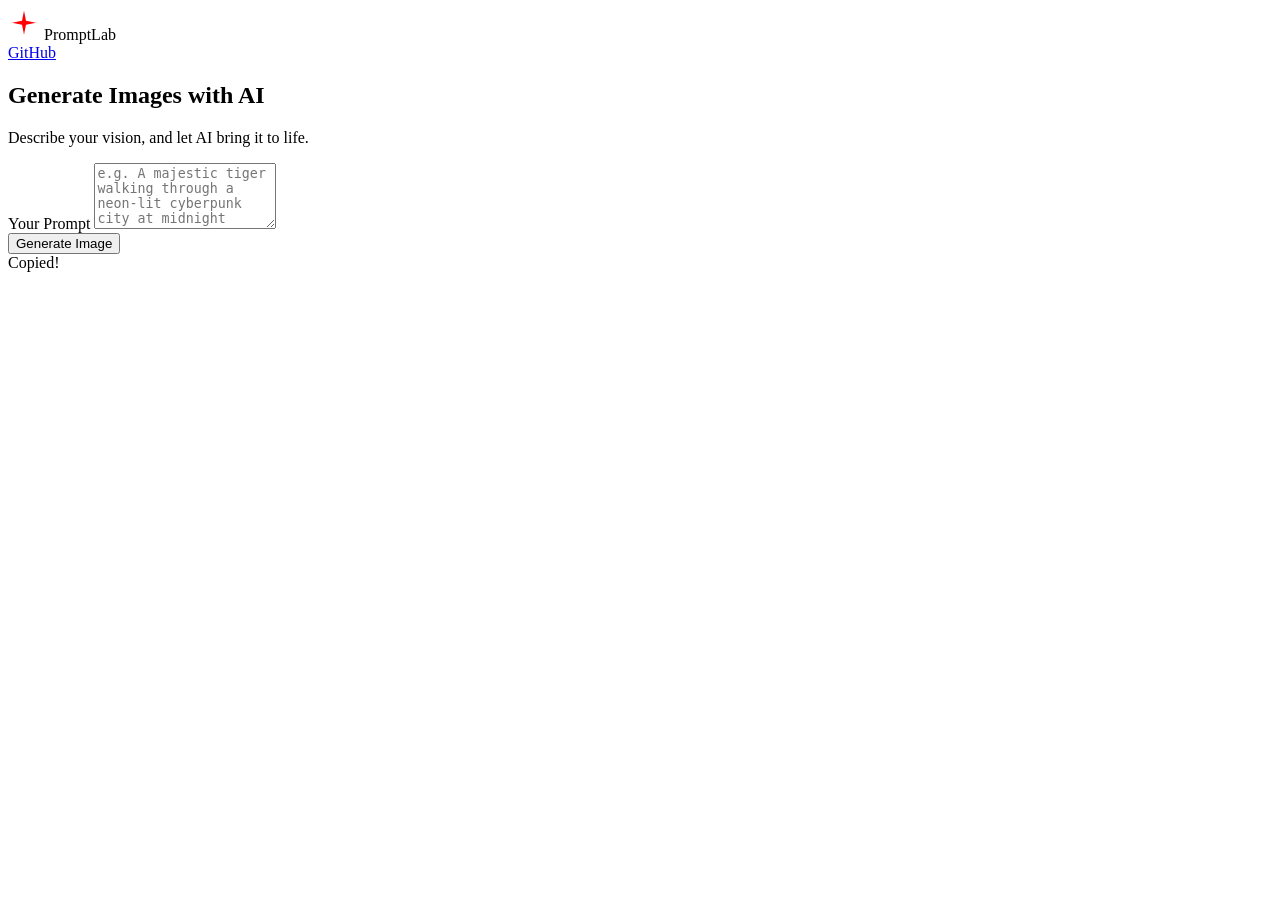
==== index.html @ 675e903c "Add initial HTML structure for AI Image Generator" ====
<!DOCTYPE html>
<html lang="hi">
<head>
    <meta charset="UTF-8" />
    <meta name="viewport" content="width=device-width, initial-scale=1.0" />
    <title>PromptLab · AI Image Generator</title>
    <link rel="stylesheet" href="style.css" />
</head>
<body>

    <!-- HEADER -->
    <header class="site-header">
        <div class="header-inner">
            <div class="logo">
                <!-- SVG Sparkle Logo (Primary Color) -->
                <svg width="32" height="32" viewBox="0 0 24 24" fill="none" xmlns="http://www.w3.org/2000/svg">
                    <path d="M12 2L13.5 9.5L21 11L13.5 12.5L12 20L10.5 12.5L3 11L10.5 9.5L12 2Z" fill="#FF0000" />
                </svg>
                <span>PromptLab</span>
            </div>
            <a href="#" class="github-link" target="_blank" rel="noopener">GitHub</a>
        </div>
    </header>

    <!-- MAIN -->
    <main id="main-content">
        <section class="generator-section">
            <h1>Generate Images with AI</h1>
            <p class="subtitle">Describe your vision, and let AI bring it to life.</p>

            <!-- Prompt Input -->
            <div class="form-group">
                <label for="promptInput">Your Prompt</label>
                <textarea id="promptInput" rows="4" placeholder="e.g. A majestic tiger walking through a neon-lit cyberpunk city at midnight"></textarea>
                <span class="error-msg" id="errorMsg" style="display: none;">Please enter a prompt to generate.</span>
            </div>

            <!-- Generate Button -->
            <button id="generateBtn" class="btn btn-primary">Generate Image</button>

            <!-- Output Section (Hidden by default) -->
            <div class="image-section" id="imageSection" style="display: none;">
                <div class="image-wrapper">
                    <img id="outputImage" src="" alt="Generated Image" />
                    <div class="loader" id="loader"></div>
                </div>

                <!-- Action Buttons (Below Image) -->
                <div class="action-buttons">
                    <button id="copyBtn" class="btn btn-outline">
                        <!-- Copy SVG Icon -->
                        <svg width="18" height="18" viewBox="0 0 24 24" fill="none" stroke="currentColor" stroke-width="2" stroke-linecap="round" stroke-linejoin="round">
                            <rect x="9" y="9" width="13" height="13" rx="2" ry="2"></rect>
                            <path d="M5 15H4a2 2 0 0 1-2-2V4a2 2 0 0 1 2-2h9a2 2 0 0 1 2 2v1"></path>
                        </svg>
                        <span>Copy Prompt</span>
                    </button>
                    <button id="shareBtn" class="btn btn-outline">
                        <!-- Share SVG Icon -->
                        <svg width="18" height="18" viewBox="0 0 24 24" fill="none" stroke="currentColor" stroke-width="2" stroke-linecap="round" stroke-linejoin="round">
                            <circle cx="18" cy="5" r="3"></circle>
                            <circle cx="6" cy="12" r="3"></circle>
                            <circle cx="18" cy="19" r="3"></circle>
                            <line x1="8.59" y1="13.51" x2="15.42" y2="17.49"></line>
                            <line x1="15.41" y1="6.51" x2="8.59" y2="10.49"></line>
                        </svg>
                        <span>Share</span>
                    </button>
                </div>
            </div>
        </section>
    </main>

    <!-- TOAST NOTIFICATION -->
    <div id="toast" class="toast">Copied!</div>

    <script src="app.js"></script>
</body>
</html>
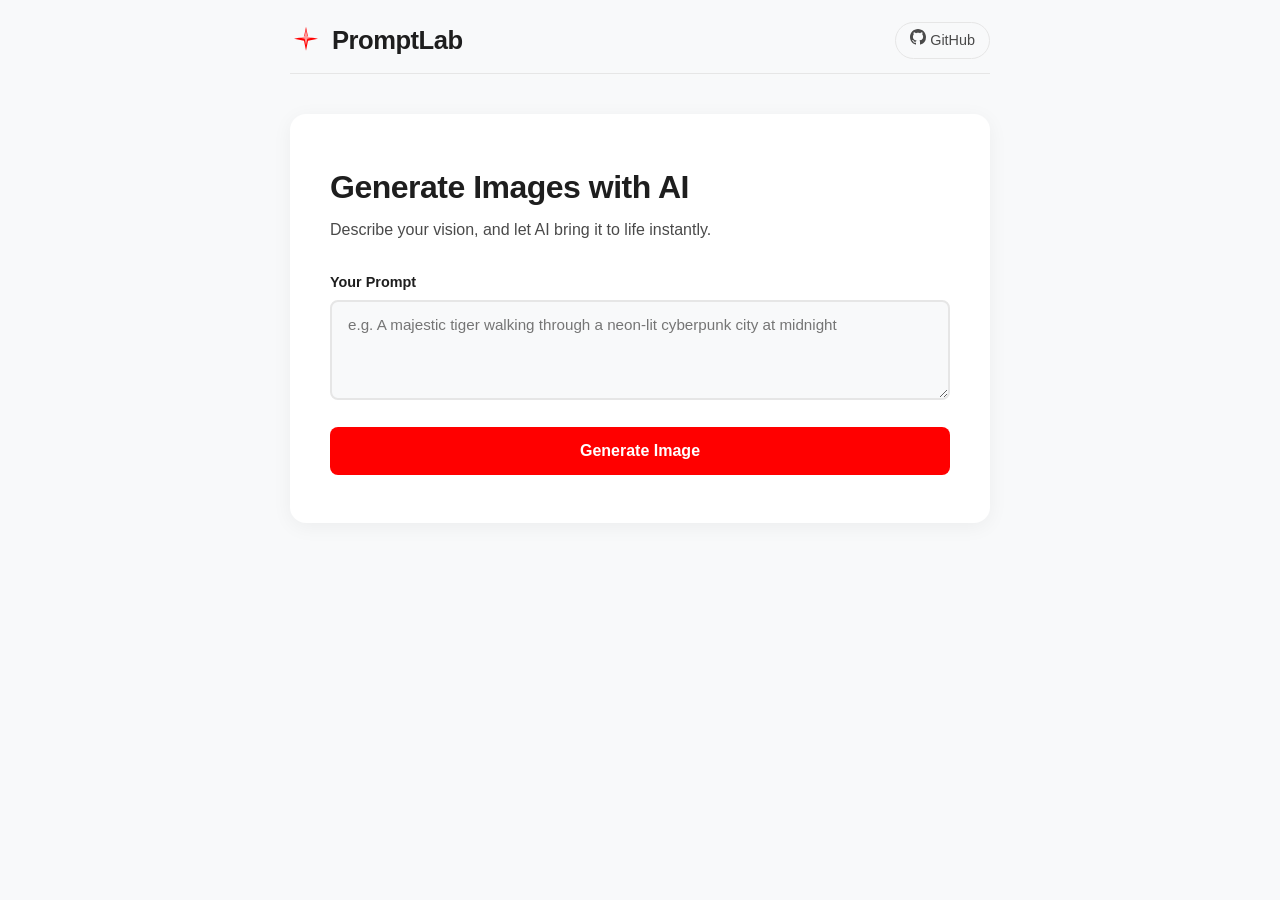
==== commit cf1170eb: "Update index.html" ====
--- a/index.html
+++ b/index.html
@@ -1,9 +1,10 @@
 <!DOCTYPE html>
-<html lang="hi">
+<html lang="en">
 <head>
     <meta charset="UTF-8" />
     <meta name="viewport" content="width=device-width, initial-scale=1.0" />
     <title>PromptLab · AI Image Generator</title>
+    <meta name="description" content="Generate stunning AI images from your prompts instantly." />
     <link rel="stylesheet" href="style.css" />
 </head>
 <body>
@@ -12,13 +13,19 @@
     <header class="site-header">
         <div class="header-inner">
             <div class="logo">
-                <!-- SVG Sparkle Logo (Primary Color) -->
+                <!-- SVG Sparkle Icon (Primary Color) -->
                 <svg width="32" height="32" viewBox="0 0 24 24" fill="none" xmlns="http://www.w3.org/2000/svg">
                     <path d="M12 2L13.5 9.5L21 11L13.5 12.5L12 20L10.5 12.5L3 11L10.5 9.5L12 2Z" fill="#FF0000" />
+                    <path d="M12 4L13 9L18 10L13 11L12 16L11 11L6 10L11 9L12 4Z" fill="white" opacity="0.6" />
                 </svg>
                 <span>PromptLab</span>
             </div>
-            <a href="#" class="github-link" target="_blank" rel="noopener">GitHub</a>
+            <a href="#" class="github-link" target="_blank" rel="noopener noreferrer" aria-label="View source on GitHub">
+                <svg width="16" height="16" viewBox="0 0 16 16" fill="currentColor">
+                    <path d="M8 0C3.58 0 0 3.58 0 8c0 3.54 2.29 6.53 5.47 7.59.4.07.55-.17.55-.38 0-.19-.01-.82-.01-1.49-2.01.37-2.53-.49-2.69-.94-.09-.23-.48-.94-.82-1.13-.28-.15-.68-.52-.01-.53.63-.01 1.08.58 1.23.82.72 1.21 1.87.87 2.33.66.07-.52.28-.87.51-1.07-1.78-.2-3.64-.89-3.64-3.95 0-.87.31-1.59.82-2.15-.08-.2-.36-1.02.08-2.12 0 0 .67-.21 2.2.82.64-.18 1.32-.27 2-.27.68 0 1.36.09 2 .27 1.53-1.04 2.2-.82 2.2-.82.44 1.1.16 1.92.08 2.12.51.56.82 1.27.82 2.15 0 3.07-1.87 3.75-3.65 3.95.29.25.54.73.54 1.48 0 1.07-.01 1.93-.01 2.2 0 .21.15.46.55.38A8.013 8.013 0 0016 8c0-4.42-3.58-8-8-8z" />
+                </svg>
+                GitHub
+            </a>
         </div>
     </header>
 
@@ -26,7 +33,7 @@
     <main id="main-content">
         <section class="generator-section">
             <h1>Generate Images with AI</h1>
-            <p class="subtitle">Describe your vision, and let AI bring it to life.</p>
+            <p class="subtitle">Describe your vision, and let AI bring it to life instantly.</p>
 
             <!-- Prompt Input -->
             <div class="form-group">
@@ -36,33 +43,41 @@
             </div>
 
             <!-- Generate Button -->
-            <button id="generateBtn" class="btn btn-primary">Generate Image</button>
+            <button id="generateBtn" class="btn btn-primary" aria-label="Generate image from prompt">
+                Generate Image
+            </button>
 
-            <!-- Output Section (Hidden by default) -->
+            <!-- Output Section -->
             <div class="image-section" id="imageSection" style="display: none;">
-                <div class="image-wrapper">
-                    <img id="outputImage" src="" alt="Generated Image" />
+                <div class="image-wrapper" id="imageWrapper">
+                    <img id="outputImage" src="" alt="Generated AI image" />
+                    <div class="placeholder-text" id="placeholderText">
+                        <svg width="48" height="48" viewBox="0 0 24 24" fill="none" stroke="#FF0000" stroke-width="1.5" stroke-linecap="round" stroke-linejoin="round">
+                            <rect x="3" y="3" width="18" height="18" rx="2" ry="2" />
+                            <circle cx="8.5" cy="8.5" r="1.5" />
+                            <polyline points="21 15 16 10 5 21" />
+                        </svg>
+                        <span>Your AI image will appear here</span>
+                    </div>
                     <div class="loader" id="loader"></div>
                 </div>
 
                 <!-- Action Buttons (Below Image) -->
                 <div class="action-buttons">
-                    <button id="copyBtn" class="btn btn-outline">
-                        <!-- Copy SVG Icon -->
+                    <button id="copyBtn" class="btn btn-outline" aria-label="Copy prompt to clipboard">
                         <svg width="18" height="18" viewBox="0 0 24 24" fill="none" stroke="currentColor" stroke-width="2" stroke-linecap="round" stroke-linejoin="round">
-                            <rect x="9" y="9" width="13" height="13" rx="2" ry="2"></rect>
-                            <path d="M5 15H4a2 2 0 0 1-2-2V4a2 2 0 0 1 2-2h9a2 2 0 0 1 2 2v1"></path>
+                            <rect x="9" y="9" width="13" height="13" rx="2" ry="2" />
+                            <path d="M5 15H4a2 2 0 0 1-2-2V4a2 2 0 0 1 2-2h9a2 2 0 0 1 2 2v1" />
                         </svg>
                         <span>Copy Prompt</span>
                     </button>
-                    <button id="shareBtn" class="btn btn-outline">
-                        <!-- Share SVG Icon -->
+                    <button id="shareBtn" class="btn btn-outline" aria-label="Share image or link">
                         <svg width="18" height="18" viewBox="0 0 24 24" fill="none" stroke="currentColor" stroke-width="2" stroke-linecap="round" stroke-linejoin="round">
-                            <circle cx="18" cy="5" r="3"></circle>
-                            <circle cx="6" cy="12" r="3"></circle>
-                            <circle cx="18" cy="19" r="3"></circle>
-                            <line x1="8.59" y1="13.51" x2="15.42" y2="17.49"></line>
-                            <line x1="15.41" y1="6.51" x2="8.59" y2="10.49"></line>
+                            <circle cx="18" cy="5" r="3" />
+                            <circle cx="6" cy="12" r="3" />
+                            <circle cx="18" cy="19" r="3" />
+                            <line x1="8.59" y1="13.51" x2="15.42" y2="17.49" />
+                            <line x1="15.41" y1="6.51" x2="8.59" y2="10.49" />
                         </svg>
                         <span>Share</span>
                     </button>
@@ -71,8 +86,8 @@
         </section>
     </main>
 
-    <!-- TOAST NOTIFICATION -->
-    <div id="toast" class="toast">Copied!</div>
+    <!-- TOAST -->
+    <div id="toast" class="toast" role="status" aria-live="polite">Copied!</div>
 
     <script src="app.js"></script>
 </body>
--- a/style.css
+++ b/style.css
@@ -0,0 +1,321 @@
+/* ===== ROOT VARIABLES (Primary #FF0000) ===== */
+:root {
+    --primary-color: #FF0000;
+    --primary-hover: #CC0000;
+    --primary-light: rgba(255, 0, 0, 0.08);
+    --body-bg: #F8F9FA;
+    --section-bg: #FFFFFF;
+    --text-color: #1E1E1E;
+    --text-muted: #4A4A4A;
+    --border-color: #E6E6E6;
+    --border-radius: 8px;
+    --card-radius: 16px;
+    --shadow: 0 4px 20px rgba(0, 0, 0, 0.05);
+    --font-family: -apple-system, BlinkMacSystemFont, "Segoe UI", Roboto, Helvetica, Arial, sans-serif;
+}
+
+/* ===== RESET & BASE ===== */
+* {
+    margin: 0;
+    padding: 0;
+    box-sizing: border-box;
+}
+
+body {
+    font-family: var(--font-family);
+    background-color: var(--body-bg);
+    color: var(--text-color);
+    line-height: 1.6;
+    padding: 0 16px;
+}
+
+a {
+    text-decoration: none;
+    color: inherit;
+}
+
+/* ===== HEADER ===== */
+.site-header {
+    max-width: 700px;
+    margin: 0 auto;
+    padding: 20px 0 12px 0;
+    border-bottom: 1px solid var(--border-color);
+}
+
+.header-inner {
+    display: flex;
+    justify-content: space-between;
+    align-items: center;
+}
+
+.logo {
+    display: flex;
+    align-items: center;
+    gap: 10px;
+}
+
+.logo span {
+    font-size: 1.6rem;
+    font-weight: 700;
+    letter-spacing: -0.5px;
+    color: var(--text-color);
+}
+
+.github-link {
+    font-size: 0.9rem;
+    color: var(--text-muted);
+    padding: 6px 14px;
+    border-radius: 20px;
+    border: 1px solid var(--border-color);
+    transition: 0.2s;
+}
+
+.github-link:hover {
+    border-color: var(--primary-color);
+    color: var(--primary-color);
+}
+
+/* ===== MAIN GENERATOR ===== */
+.generator-section {
+    max-width: 700px;
+    margin: 40px auto 60px auto;
+    background: var(--section-bg);
+    padding: 32px 24px;
+    border-radius: var(--card-radius);
+    box-shadow: var(--shadow);
+}
+
+h1 {
+    font-size: 2rem;
+    font-weight: 700;
+    margin-bottom: 4px;
+    letter-spacing: -0.5px;
+}
+
+.subtitle {
+    color: var(--text-muted);
+    margin-bottom: 28px;
+    font-size: 1rem;
+}
+
+/* ===== FORM ELEMENTS ===== */
+.form-group {
+    margin-bottom: 20px;
+}
+
+label {
+    display: block;
+    font-weight: 600;
+    font-size: 0.9rem;
+    margin-bottom: 6px;
+}
+
+textarea {
+    width: 100%;
+    padding: 14px 16px;
+    font-family: var(--font-family);
+    font-size: 0.95rem;
+    border: 2px solid var(--border-color);
+    border-radius: var(--border-radius);
+    background: var(--body-bg);
+    resize: vertical;
+    transition: border 0.2s;
+    color: var(--text-color);
+}
+
+textarea:focus {
+    outline: none;
+    border-color: var(--primary-color);
+    box-shadow: 0 0 0 4px var(--primary-light);
+}
+
+textarea.error {
+    border-color: var(--primary-color);
+}
+
+.error-msg {
+    display: block;
+    color: var(--primary-color);
+    font-size: 0.85rem;
+    padding: 8px 12px;
+    margin-top: 6px;
+    background: rgba(255, 0, 0, 0.05);
+    border-left: 4px solid var(--primary-color);
+    border-radius: 4px;
+}
+
+/* ===== BUTTONS ===== */
+.btn {
+    display: inline-flex;
+    align-items: center;
+    justify-content: center;
+    gap: 8px;
+    font-family: var(--font-family);
+    font-weight: 600;
+    font-size: 1rem;
+    padding: 12px 24px;
+    border: none;
+    border-radius: var(--border-radius);
+    cursor: pointer;
+    transition: all 0.2s ease;
+    min-height: 48px;
+}
+
+.btn-primary {
+    background: var(--primary-color);
+    color: #FFFFFF;
+    width: 100%;
+}
+
+.btn-primary:hover:not(:disabled) {
+    background: var(--primary-hover);
+    transform: translateY(-1px);
+    box-shadow: 0 4px 12px rgba(255, 0, 0, 0.3);
+}
+
+.btn-primary:disabled {
+    opacity: 0.6;
+    cursor: not-allowed;
+    transform: none;
+}
+
+.btn-outline {
+    background: transparent;
+    color: var(--primary-color);
+    border: 2px solid var(--primary-color);
+    flex: 1;
+}
+
+.btn-outline:hover:not(:disabled) {
+    background: var(--primary-color);
+    color: #FFFFFF;
+}
+
+.btn-outline svg {
+    flex-shrink: 0;
+}
+
+/* ===== IMAGE OUTPUT ===== */
+.image-section {
+    margin-top: 32px;
+    padding-top: 24px;
+    border-top: 1px solid var(--border-color);
+}
+
+.image-wrapper {
+    position: relative;
+    background: var(--body-bg);
+    border-radius: var(--card-radius);
+    overflow: hidden;
+    aspect-ratio: 1 / 1;
+    display: flex;
+    align-items: center;
+    justify-content: center;
+    border: 1px solid var(--border-color);
+}
+
+.image-wrapper img {
+    width: 100%;
+    height: 100%;
+    object-fit: cover;
+    display: block;
+}
+
+/* ===== LOADER ===== */
+.loader {
+    position: absolute;
+    top: 50%;
+    left: 50%;
+    transform: translate(-50%, -50%);
+    width: 48px;
+    height: 48px;
+    border: 4px solid var(--border-color);
+    border-top: 4px solid var(--primary-color);
+    border-radius: 50%;
+    animation: spin 0.8s linear infinite;
+    display: none;
+}
+
+.loader.active {
+    display: block;
+}
+
+@keyframes spin {
+    0% { transform: translate(-50%, -50%) rotate(0deg); }
+    100% { transform: translate(-50%, -50%) rotate(360deg); }
+}
+
+/* ===== ACTION BUTTONS ===== */
+.action-buttons {
+    display: flex;
+    gap: 12px;
+    margin-top: 16px;
+}
+
+.action-buttons .btn-outline {
+    flex: 1;
+    padding: 10px 12px;
+    font-size: 0.9rem;
+}
+
+/* ===== TOAST ===== */
+.toast {
+    position: fixed;
+    bottom: 30px;
+    left: 50%;
+    transform: translateX(-50%) translateY(80px);
+    background: #1E1E1E;
+    color: #FFFFFF;
+    padding: 12px 24px;
+    border-radius: 30px;
+    font-size: 0.9rem;
+    font-weight: 500;
+    box-shadow: 0 8px 30px rgba(0,0,0,0.2);
+    opacity: 0;
+    visibility: hidden;
+    transition: all 0.3s ease;
+    z-index: 999;
+    white-space: nowrap;
+}
+
+.toast.show {
+    opacity: 1;
+    visibility: visible;
+    transform: translateX(-50%) translateY(0);
+}
+
+/* ===== RESPONSIVE ===== */
+@media (max-width: 640px) {
+    .generator-section {
+        padding: 24px 16px;
+        margin: 20px auto 40px auto;
+    }
+
+    h1 {
+        font-size: 1.6rem;
+    }
+
+    .logo span {
+        font-size: 1.3rem;
+    }
+
+    .action-buttons {
+        flex-direction: column;
+    }
+
+    .btn-outline {
+        width: 100%;
+    }
+
+    .toast {
+        white-space: normal;
+        max-width: 80%;
+        text-align: center;
+    }
+}
+
+@media (min-width: 1024px) {
+    .generator-section {
+        padding: 48px 40px;
+    }
+}
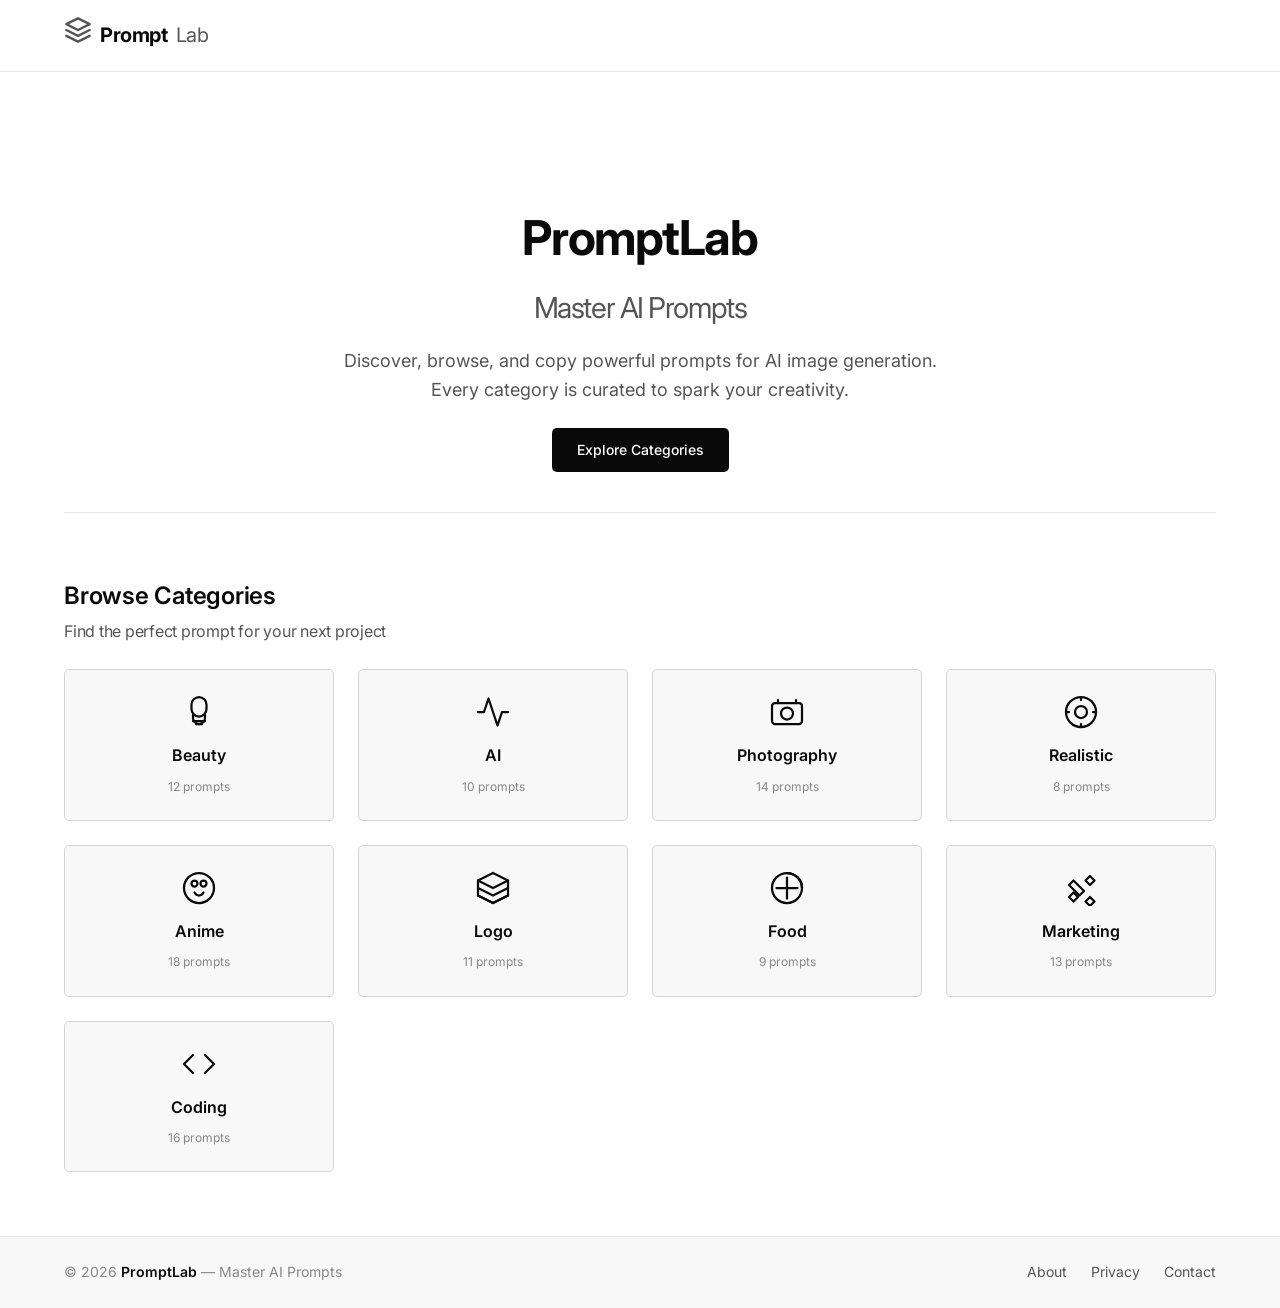
==== commit d230bdb3: "Update index.html" ====
--- a/index.html
+++ b/index.html
@@ -3,92 +3,227 @@
 <head>
     <meta charset="UTF-8" />
     <meta name="viewport" content="width=device-width, initial-scale=1.0" />
-    <title>PromptLab · AI Image Generator</title>
-    <meta name="description" content="Generate stunning AI images from your prompts instantly." />
+    <title>PromptLab — Master AI Prompts</title>
     <link rel="stylesheet" href="style.css" />
+    <!-- Preconnect for Google Fonts (optional but clean) -->
+    <link rel="preconnect" href="https://fonts.googleapis.com" />
+    <link rel="preconnect" href="https://fonts.gstatic.com" crossorigin />
+    <link href="https://fonts.googleapis.com/css2?family=Inter:opsz,wght@14..32,400;14..32,500;14..32,600;14..32,700&display=swap" rel="stylesheet" />
 </head>
 <body>
 
-    <!-- HEADER -->
-    <header class="site-header">
-        <div class="header-inner">
-            <div class="logo">
-                <!-- SVG Sparkle Icon (Primary Color) -->
-                <svg width="32" height="32" viewBox="0 0 24 24" fill="none" xmlns="http://www.w3.org/2000/svg">
-                    <path d="M12 2L13.5 9.5L21 11L13.5 12.5L12 20L10.5 12.5L3 11L10.5 9.5L12 2Z" fill="#FF0000" />
-                    <path d="M12 4L13 9L18 10L13 11L12 16L11 11L6 10L11 9L12 4Z" fill="white" opacity="0.6" />
-                </svg>
-                <span>PromptLab</span>
+    <!-- ===== HEADER ===== -->
+    <header class="header" role="banner">
+        <div class="container">
+            <div class="header-logo">
+                <!-- SVG logo icon instead of emoji -->
+                <span class="logo-icon" aria-hidden="true">
+                    <svg width="28" height="28" viewBox="0 0 24 24" fill="none" stroke="currentColor" stroke-width="2" stroke-linecap="round" stroke-linejoin="round">
+                        <path d="M12 2L2 7l10 5 10-5-10-5z" />
+                        <path d="M2 17l10 5 10-5" />
+                        <path d="M2 12l10 5 10-5" />
+                    </svg>
+                </span>
+                Prompt<span>Lab</span>
             </div>
-            <a href="#" class="github-link" target="_blank" rel="noopener noreferrer" aria-label="View source on GitHub">
-                <svg width="16" height="16" viewBox="0 0 16 16" fill="currentColor">
-                    <path d="M8 0C3.58 0 0 3.58 0 8c0 3.54 2.29 6.53 5.47 7.59.4.07.55-.17.55-.38 0-.19-.01-.82-.01-1.49-2.01.37-2.53-.49-2.69-.94-.09-.23-.48-.94-.82-1.13-.28-.15-.68-.52-.01-.53.63-.01 1.08.58 1.23.82.72 1.21 1.87.87 2.33.66.07-.52.28-.87.51-1.07-1.78-.2-3.64-.89-3.64-3.95 0-.87.31-1.59.82-2.15-.08-.2-.36-1.02.08-2.12 0 0 .67-.21 2.2.82.64-.18 1.32-.27 2-.27.68 0 1.36.09 2 .27 1.53-1.04 2.2-.82 2.2-.82.44 1.1.16 1.92.08 2.12.51.56.82 1.27.82 2.15 0 3.07-1.87 3.75-3.65 3.95.29.25.54.73.54 1.48 0 1.07-.01 1.93-.01 2.2 0 .21.15.46.55.38A8.013 8.013 0 0016 8c0-4.42-3.58-8-8-8z" />
-                </svg>
-                GitHub
-            </a>
+
+            <button class="hamburger" aria-label="Toggle navigation" aria-expanded="false">
+                <span class="bar"></span>
+                <span class="bar"></span>
+                <span class="bar"></span>
+            </button>
         </div>
     </header>
 
-    <!-- MAIN -->
-    <main id="main-content">
-        <section class="generator-section">
-            <h1>Generate Images with AI</h1>
-            <p class="subtitle">Describe your vision, and let AI bring it to life instantly.</p>
-
-            <!-- Prompt Input -->
-            <div class="form-group">
-                <label for="promptInput">Your Prompt</label>
-                <textarea id="promptInput" rows="4" placeholder="e.g. A majestic tiger walking through a neon-lit cyberpunk city at midnight"></textarea>
-                <span class="error-msg" id="errorMsg" style="display: none;">Please enter a prompt to generate.</span>
+    <!-- ===== NAVIGATION (slide-down) ===== -->
+    <nav class="nav-wrapper" role="navigation" aria-label="Main navigation">
+        <div class="container">
+            <ul class="nav-links">
+                <li><a href="index.html" class="active">Home</a></li>
+                <li><a href="beauty.html">Beauty</a></li>
+                <li><a href="ai.html">AI</a></li>
+                <li><a href="photography.html">Photography</a></li>
+                <li><a href="realistic.html">Realistic</a></li>
+                <li><a href="anime.html">Anime</a></li>
+                <li><a href="logo.html">Logo</a></li>
+                <li><a href="food.html">Food</a></li>
+                <li><a href="marketing.html">Marketing</a></li>
+                <li><a href="coding.html">Coding</a></li>
+            </ul>
+        </div>
+    </nav>
+
+    <!-- ===== MAIN ===== -->
+    <main class="main" role="main">
+        <div class="container">
+
+            <!-- HERO -->
+            <section class="hero">
+                <h1>
+                    Prompt<span class="highlight">Lab</span>
+                    <br />
+                    <span style="font-weight:var(--fw-regular); color:var(--color-text-secondary); font-size:0.6em; display:block; margin-top:var(--spacing-sm);">
+                        Master AI Prompts
+                    </span>
+                </h1>
+                <p>
+                    Discover, browse, and copy powerful prompts for AI image generation.
+                    Every category is curated to spark your creativity.
+                </p>
+                <a href="#categories" class="btn">Explore Categories</a>
+            </section>
+
+            <!-- CATEGORIES SECTION -->
+            <section id="categories">
+                <h2 class="section-title">
+                    Browse Categories
+                    <span class="sub">Find the perfect prompt for your next project</span>
+                </h2>
+
+                <div class="category-grid">
+                    <!-- Beauty -->
+                    <a href="beauty.html" class="category-card">
+                        <span class="icon" aria-hidden="true">
+                            <svg width="36" height="36" viewBox="0 0 24 24" fill="none" stroke="currentColor" stroke-width="1.5" stroke-linecap="round" stroke-linejoin="round">
+                                <path d="M12 2a5 5 0 0 0-5 5v3a5 5 0 0 0 10 0V7a5 5 0 0 0-5-5z" />
+                                <path d="M8 14v2a4 4 0 0 0 8 0v-2" />
+                                <line x1="8" y1="18" x2="16" y2="18" />
+                                <line x1="10" y1="20" x2="14" y2="20" />
+                            </svg>
+                        </span>
+                        <span class="name">Beauty</span>
+                        <span class="count">12 prompts</span>
+                    </a>
+
+                    <!-- AI -->
+                    <a href="ai.html" class="category-card">
+                        <span class="icon" aria-hidden="true">
+                            <svg width="36" height="36" viewBox="0 0 24 24" fill="none" stroke="currentColor" stroke-width="1.5" stroke-linecap="round" stroke-linejoin="round">
+                                <polyline points="22 12 18 12 15 21 9 3 6 12 2 12" />
+                            </svg>
+                        </span>
+                        <span class="name">AI</span>
+                        <span class="count">10 prompts</span>
+                    </a>
+
+                    <!-- Photography -->
+                    <a href="photography.html" class="category-card">
+                        <span class="icon" aria-hidden="true">
+                            <svg width="36" height="36" viewBox="0 0 24 24" fill="none" stroke="currentColor" stroke-width="1.5" stroke-linecap="round" stroke-linejoin="round">
+                                <rect x="2" y="6" width="20" height="14" rx="2" ry="2" />
+                                <circle cx="12" cy="13" r="4" />
+                                <line x1="18" y1="6" x2="18" y2="4" />
+                                <line x1="6" y1="6" x2="6" y2="4" />
+                            </svg>
+                        </span>
+                        <span class="name">Photography</span>
+                        <span class="count">14 prompts</span>
+                    </a>
+
+                    <!-- Realistic -->
+                    <a href="realistic.html" class="category-card">
+                        <span class="icon" aria-hidden="true">
+                            <svg width="36" height="36" viewBox="0 0 24 24" fill="none" stroke="currentColor" stroke-width="1.5" stroke-linecap="round" stroke-linejoin="round">
+                                <circle cx="12" cy="12" r="10" />
+                                <circle cx="12" cy="12" r="4" />
+                                <line x1="12" y1="2" x2="12" y2="4" />
+                                <line x1="12" y1="20" x2="12" y2="22" />
+                                <line x1="2" y1="12" x2="4" y2="12" />
+                                <line x1="20" y1="12" x2="22" y2="12" />
+                            </svg>
+                        </span>
+                        <span class="name">Realistic</span>
+                        <span class="count">8 prompts</span>
+                    </a>
+
+                    <!-- Anime -->
+                    <a href="anime.html" class="category-card">
+                        <span class="icon" aria-hidden="true">
+                            <svg width="36" height="36" viewBox="0 0 24 24" fill="none" stroke="currentColor" stroke-width="1.5" stroke-linecap="round" stroke-linejoin="round">
+                                <circle cx="9" cy="9" r="2" />
+                                <circle cx="15" cy="9" r="2" />
+                                <path d="M9 15c.7 1.3 2.3 2 3 2s2.3-.7 3-2" />
+                                <circle cx="12" cy="12" r="10" />
+                            </svg>
+                        </span>
+                        <span class="name">Anime</span>
+                        <span class="count">18 prompts</span>
+                    </a>
+
+                    <!-- Logo -->
+                    <a href="logo.html" class="category-card">
+                        <span class="icon" aria-hidden="true">
+                            <svg width="36" height="36" viewBox="0 0 24 24" fill="none" stroke="currentColor" stroke-width="1.5" stroke-linecap="round" stroke-linejoin="round">
+                                <path d="M12 2L2 7l10 5 10-5-10-5z" />
+                                <path d="M2 17l10 5 10-5" />
+                                <path d="M2 12l10 5 10-5" />
+                                <polyline points="2 7 2 17 12 22 22 17 22 7" />
+                            </svg>
+                        </span>
+                        <span class="name">Logo</span>
+                        <span class="count">11 prompts</span>
+                    </a>
+
+                    <!-- Food -->
+                    <a href="food.html" class="category-card">
+                        <span class="icon" aria-hidden="true">
+                            <svg width="36" height="36" viewBox="0 0 24 24" fill="none" stroke="currentColor" stroke-width="1.5" stroke-linecap="round" stroke-linejoin="round">
+                                <path d="M5 12h14" />
+                                <path d="M12 5v14" />
+                                <circle cx="12" cy="12" r="10" />
+                                <path d="M12 2a10 10 0 0 1 10 10" />
+                            </svg>
+                        </span>
+                        <span class="name">Food</span>
+                        <span class="count">9 prompts</span>
+                    </a>
+
+                    <!-- Marketing -->
+                    <a href="marketing.html" class="category-card">
+                        <span class="icon" aria-hidden="true">
+                            <svg width="36" height="36" viewBox="0 0 24 24" fill="none" stroke="currentColor" stroke-width="1.5" stroke-linecap="round" stroke-linejoin="round">
+                                <path d="M18 10L21 7l-3-3-3 3 3 3z" />
+                                <path d="M14 14L7 7l-3 3 7 7 3-3z" />
+                                <path d="M10 18L7 21l-3-3 3-3 3 3z" />
+                                <path d="M18 18l-3 3 3 3 3-3-3-3z" />
+                            </svg>
+                        </span>
+                        <span class="name">Marketing</span>
+                        <span class="count">13 prompts</span>
+                    </a>
+
+                    <!-- Coding -->
+                    <a href="coding.html" class="category-card">
+                        <span class="icon" aria-hidden="true">
+                            <svg width="36" height="36" viewBox="0 0 24 24" fill="none" stroke="currentColor" stroke-width="1.5" stroke-linecap="round" stroke-linejoin="round">
+                                <polyline points="16 18 22 12 16 6" />
+                                <polyline points="8 6 2 12 8 18" />
+                            </svg>
+                        </span>
+                        <span class="name">Coding</span>
+                        <span class="count">16 prompts</span>
+                    </a>
+                </div>
+            </section>
+
+        </div>
+    </main>
+
+    <!-- ===== FOOTER ===== -->
+    <footer class="footer" role="contentinfo">
+        <div class="container">
+            <div class="copyright">
+                &copy; 2026 <strong>PromptLab</strong> &mdash; Master AI Prompts
             </div>
-
-            <!-- Generate Button -->
-            <button id="generateBtn" class="btn btn-primary" aria-label="Generate image from prompt">
-                Generate Image
-            </button>
-
-            <!-- Output Section -->
-            <div class="image-section" id="imageSection" style="display: none;">
-                <div class="image-wrapper" id="imageWrapper">
-                    <img id="outputImage" src="" alt="Generated AI image" />
-                    <div class="placeholder-text" id="placeholderText">
-                        <svg width="48" height="48" viewBox="0 0 24 24" fill="none" stroke="#FF0000" stroke-width="1.5" stroke-linecap="round" stroke-linejoin="round">
-                            <rect x="3" y="3" width="18" height="18" rx="2" ry="2" />
-                            <circle cx="8.5" cy="8.5" r="1.5" />
-                            <polyline points="21 15 16 10 5 21" />
-                        </svg>
-                        <span>Your AI image will appear here</span>
-                    </div>
-                    <div class="loader" id="loader"></div>
-                </div>
-
-                <!-- Action Buttons (Below Image) -->
-                <div class="action-buttons">
-                    <button id="copyBtn" class="btn btn-outline" aria-label="Copy prompt to clipboard">
-                        <svg width="18" height="18" viewBox="0 0 24 24" fill="none" stroke="currentColor" stroke-width="2" stroke-linecap="round" stroke-linejoin="round">
-                            <rect x="9" y="9" width="13" height="13" rx="2" ry="2" />
-                            <path d="M5 15H4a2 2 0 0 1-2-2V4a2 2 0 0 1 2-2h9a2 2 0 0 1 2 2v1" />
-                        </svg>
-                        <span>Copy Prompt</span>
-                    </button>
-                    <button id="shareBtn" class="btn btn-outline" aria-label="Share image or link">
-                        <svg width="18" height="18" viewBox="0 0 24 24" fill="none" stroke="currentColor" stroke-width="2" stroke-linecap="round" stroke-linejoin="round">
-                            <circle cx="18" cy="5" r="3" />
-                            <circle cx="6" cy="12" r="3" />
-                            <circle cx="18" cy="19" r="3" />
-                            <line x1="8.59" y1="13.51" x2="15.42" y2="17.49" />
-                            <line x1="15.41" y1="6.51" x2="8.59" y2="10.49" />
-                        </svg>
-                        <span>Share</span>
-                    </button>
-                </div>
+            <div class="footer-links">
+                <a href="#">About</a>
+                <a href="#">Privacy</a>
+                <a href="#">Contact</a>
             </div>
-        </section>
-    </main>
-
-    <!-- TOAST -->
-    <div id="toast" class="toast" role="status" aria-live="polite">Copied!</div>
-
-    <script src="app.js"></script>
+        </div>
+    </footer>
+
+    <!-- ===== SCRIPTS ===== -->
+    <script src="script.js"></script>
 </body>
 </html>
--- a/style.css
+++ b/style.css
@@ -1,32 +1,35 @@
-/* ===== ROOT VARIABLES (Primary #FF0000) ===== */
-:root {
-    --primary-color: #FF0000;
-    --primary-hover: #CC0000;
-    --primary-light: rgba(255, 0, 0, 0.08);
-    --body-bg: #F8F9FA;
-    --section-bg: #FFFFFF;
-    --text-color: #1E1E1E;
-    --text-muted: #4A4A4A;
-    --border-color: #E6E6E6;
-    --border-radius: 8px;
-    --card-radius: 16px;
-    --shadow: 0 4px 20px rgba(0, 0, 0, 0.05);
-    --font-family: -apple-system, BlinkMacSystemFont, "Segoe UI", Roboto, Helvetica, Arial, sans-serif;
-}
-
-/* ===== RESET & BASE ===== */
-* {
+/* ========================================
+   PromptLab — Universal Stylesheet
+   Version: 1.0.0
+   ======================================== */
+
+/* ===== Reset & Base ===== */
+*,
+*::before,
+*::after {
     margin: 0;
     padding: 0;
     box-sizing: border-box;
 }
 
+html {
+    scroll-behavior: smooth;
+}
+
 body {
-    font-family: var(--font-family);
-    background-color: var(--body-bg);
-    color: var(--text-color);
+    font-family: 'Inter', -apple-system, BlinkMacSystemFont, 'Segoe UI', Roboto, Oxygen, Ubuntu, Cantarell, sans-serif;
+    background-color: var(--color-bg);
+    color: var(--color-text-primary);
     line-height: 1.6;
-    padding: 0 16px;
+    padding-top: var(--header-height);
+    min-height: 100vh;
+    display: flex;
+    flex-direction: column;
+}
+
+img {
+    max-width: 100%;
+    display: block;
 }
 
 a {
@@ -34,288 +37,777 @@
     color: inherit;
 }
 
-/* ===== HEADER ===== */
-.site-header {
-    max-width: 700px;
+ul {
+    list-style: none;
+}
+
+/* ===== :root Variables ===== */
+:root {
+    /* ----- Colors ----- */
+    --color-primary: #0a0a0a;
+    --color-primary-hover: #1a1a1a;
+    --color-bg: #ffffff;
+    --color-surface: #f8f8f8;
+    --color-surface-hover: #f0f0f0;
+    --color-border: #d4d4d4;
+    --color-border-light: #e8e8e8;
+
+    --color-text-primary: #0a0a0a;
+    --color-text-secondary: #555555;
+    --color-text-muted: #888888;
+    --color-text-inverse: #ffffff;
+
+    /* ----- Border Radius ----- */
+    --radius: 5px;
+    --radius-lg: 8px;
+
+    /* ----- Header & Footer ----- */
+    --header-height: 72px;
+    --footer-height: 80px;
+
+    /* ----- Container ----- */
+    --container-width: 1200px;
+    --container-padding: 1.5rem;
+
+    /* ----- Spacing Scale ----- */
+    --spacing-xs: 0.25rem;
+    --spacing-sm: 0.5rem;
+    --spacing-md: 1rem;
+    --spacing-lg: 1.5rem;
+    --spacing-xl: 2.5rem;
+    --spacing-2xl: 4rem;
+    --spacing-3xl: 6rem;
+
+    /* ----- Font Sizes ----- */
+    --font-xs: 0.75rem;
+    --font-sm: 0.875rem;
+    --font-md: 1rem;
+    --font-lg: 1.125rem;
+    --font-xl: 1.25rem;
+    --font-2xl: 1.5rem;
+    --font-3xl: 2rem;
+    --font-4xl: 2.5rem;
+    --font-5xl: 3rem;
+
+    /* ----- Font Weights ----- */
+    --fw-regular: 400;
+    --fw-medium: 500;
+    --fw-semibold: 600;
+    --fw-bold: 700;
+
+    /* ----- Shadows ----- */
+    --shadow-sm: 0 1px 3px rgba(0, 0, 0, 0.06);
+    --shadow-md: 0 4px 16px rgba(0, 0, 0, 0.08);
+    --shadow-lg: 0 8px 32px rgba(0, 0, 0, 0.10);
+    --shadow-xl: 0 12px 48px rgba(0, 0, 0, 0.14);
+
+    /* ----- Blur ----- */
+    --blur-sm: 4px;
+    --blur-md: 12px;
+    --blur-lg: 24px;
+
+    /* ----- Animation ----- */
+    --anim-duration: 0.3s;
+    --transition-speed: 0.25s;
+
+    /* ----- Z-index Layers ----- */
+    --z-dropdown: 100;
+    --z-sticky: 200;
+    --z-overlay: 300;
+    --z-modal: 400;
+    --z-toast: 500;
+
+    /* ----- Breakpoints ----- */
+    --bp-mobile: 480px;
+    --bp-tablet: 768px;
+    --bp-laptop: 1024px;
+    --bp-desktop: 1280px;
+}
+
+/* ===== Container ===== */
+.container {
+    max-width: var(--container-width);
     margin: 0 auto;
-    padding: 20px 0 12px 0;
-    border-bottom: 1px solid var(--border-color);
-}
-
-.header-inner {
-    display: flex;
+    padding: 0 var(--container-padding);
+    width: 100%;
+}
+
+/* ===== Header ===== */
+.header {
+    position: fixed;
+    top: 0;
+    left: 0;
+    right: 0;
+    height: var(--header-height);
+    z-index: var(--z-sticky);
+    background: rgba(255, 255, 255, 0.60);
+    backdrop-filter: blur(var(--blur-md));
+    -webkit-backdrop-filter: blur(var(--blur-md));
+    border-bottom: 1px solid rgba(212, 212, 212, 0.50);
+    display: flex;
+    align-items: center;
+    transition: background var(--transition-speed) ease, box-shadow var(--transition-speed) ease;
+}
+
+.header.scrolled {
+    background: rgba(255, 255, 255, 0.85);
+    box-shadow: var(--shadow-sm);
+}
+
+.header .container {
+    display: flex;
+    align-items: center;
     justify-content: space-between;
+    height: 100%;
+}
+
+/* Logo */
+.header-logo {
+    font-size: var(--font-xl);
+    font-weight: var(--fw-bold);
+    color: var(--color-primary);
+    letter-spacing: -0.02em;
+    display: flex;
     align-items: center;
-}
-
-.logo {
+    gap: var(--spacing-sm);
+    flex-shrink: 0;
+}
+
+.header-logo span {
+    color: var(--color-text-secondary);
+    font-weight: var(--fw-regular);
+}
+
+.header-logo .logo-icon {
+    font-size: var(--font-2xl);
+}
+
+/* Hamburger Button */
+.hamburger {
+    display: none;
+    flex-direction: column;
+    gap: 5px;
+    background: none;
+    border: none;
+    cursor: pointer;
+    padding: var(--spacing-sm);
+    border-radius: var(--radius);
+    transition: background var(--transition-speed) ease;
+}
+
+.hamburger:hover {
+    background: var(--color-surface-hover);
+}
+
+.hamburger .bar {
+    display: block;
+    width: 24px;
+    height: 2.5px;
+    background: var(--color-primary);
+    border-radius: 2px;
+    transition: transform var(--anim-duration) ease, opacity var(--anim-duration) ease;
+    transform-origin: center;
+}
+
+.hamburger.active .bar:nth-child(1) {
+    transform: translateY(7.5px) rotate(45deg);
+}
+
+.hamburger.active .bar:nth-child(2) {
+    opacity: 0;
+}
+
+.hamburger.active .bar:nth-child(3) {
+    transform: translateY(-7.5px) rotate(-45deg);
+}
+
+/* ===== Navigation (slide-down) ===== */
+.nav-wrapper {
+    position: fixed;
+    top: var(--header-height);
+    left: 0;
+    right: 0;
+    z-index: var(--z-dropdown);
+    background: rgba(255, 255, 255, 0.92);
+    backdrop-filter: blur(var(--blur-md));
+    -webkit-backdrop-filter: blur(var(--blur-md));
+    border-bottom: 1px solid var(--color-border-light);
+    max-height: 0;
+    overflow: hidden;
+    transition: max-height var(--anim-duration) cubic-bezier(0.4, 0, 0.2, 1),
+        opacity var(--anim-duration) ease,
+        visibility var(--anim-duration) ease;
+    opacity: 0;
+    visibility: hidden;
+    box-shadow: var(--shadow-sm);
+}
+
+.nav-wrapper.open {
+    max-height: 320px;
+    opacity: 1;
+    visibility: visible;
+}
+
+.nav-wrapper .container {
     display: flex;
     align-items: center;
-    gap: 10px;
-}
-
-.logo span {
-    font-size: 1.6rem;
-    font-weight: 700;
-    letter-spacing: -0.5px;
-    color: var(--text-color);
-}
-
-.github-link {
-    font-size: 0.9rem;
-    color: var(--text-muted);
-    padding: 6px 14px;
-    border-radius: 20px;
-    border: 1px solid var(--border-color);
-    transition: 0.2s;
-}
-
-.github-link:hover {
-    border-color: var(--primary-color);
-    color: var(--primary-color);
-}
-
-/* ===== MAIN GENERATOR ===== */
-.generator-section {
-    max-width: 700px;
-    margin: 40px auto 60px auto;
-    background: var(--section-bg);
-    padding: 32px 24px;
-    border-radius: var(--card-radius);
-    box-shadow: var(--shadow);
-}
-
-h1 {
+    justify-content: center;
+    padding-top: var(--spacing-md);
+    padding-bottom: var(--spacing-md);
+}
+
+.nav-links {
+    display: flex;
+    flex-wrap: wrap;
+    align-items: center;
+    justify-content: center;
+    gap: var(--spacing-sm);
+    width: 100%;
+}
+
+.nav-links li {
+    flex-shrink: 0;
+}
+
+.nav-links a {
+    display: inline-block;
+    padding: 0.5rem 1.25rem;
+    font-size: var(--font-sm);
+    font-weight: var(--fw-medium);
+    color: var(--color-text-secondary);
+    border-radius: var(--radius);
+    transition: all var(--transition-speed) ease;
+    position: relative;
+    white-space: nowrap;
+}
+
+.nav-links a:hover {
+    color: var(--color-primary);
+    background: var(--color-surface-hover);
+}
+
+.nav-links a.active {
+    color: var(--color-text-inverse);
+    background: var(--color-primary);
+    border-radius: var(--radius);
+}
+
+.nav-links a.active:hover {
+    background: var(--color-primary-hover);
+}
+
+/* ===== Main ===== */
+.main {
+    flex: 1 0 auto;
+    padding: var(--spacing-2xl) 0;
+}
+
+/* ===== Hero ===== */
+.hero {
+    text-align: center;
+    padding: var(--spacing-2xl) 0 var(--spacing-xl);
+    border-bottom: 1px solid var(--color-border-light);
+    margin-bottom: var(--spacing-2xl);
+}
+
+.hero h1 {
+    font-size: var(--font-4xl);
+    font-weight: var(--fw-bold);
+    color: var(--color-primary);
+    letter-spacing: -0.03em;
+    margin-bottom: var(--spacing-md);
+}
+
+.hero h1 .highlight {
+    position: relative;
+}
+
+.hero p {
+    font-size: var(--font-lg);
+    color: var(--color-text-secondary);
+    max-width: 640px;
+    margin: 0 auto var(--spacing-lg);
+}
+
+/* ===== Section Titles ===== */
+.section-title {
+    font-size: var(--font-2xl);
+    font-weight: var(--fw-semibold);
+    color: var(--color-primary);
+    margin-bottom: var(--spacing-lg);
+    letter-spacing: -0.01em;
+}
+
+.section-title .sub {
+    font-size: var(--font-md);
+    font-weight: var(--fw-regular);
+    color: var(--color-text-secondary);
+    display: block;
+    margin-top: var(--spacing-xs);
+}
+
+/* ===== Category Grid ===== */
+.category-grid {
+    display: grid;
+    grid-template-columns: repeat(auto-fill, minmax(200px, 1fr));
+    gap: var(--spacing-lg);
+    margin-top: var(--spacing-md);
+}
+
+.category-card {
+    background: var(--color-surface);
+    border: 1px solid var(--color-border);
+    border-radius: var(--radius);
+    padding: var(--spacing-lg);
+    text-align: center;
+    transition: all var(--transition-speed) ease;
+    cursor: pointer;
+    display: flex;
+    flex-direction: column;
+    align-items: center;
+    gap: var(--spacing-sm);
+}
+
+.category-card:hover {
+    transform: translateY(-4px);
+    box-shadow: var(--shadow-md);
+    border-color: var(--color-primary);
+}
+
+.category-card .icon {
+    font-size: 2.25rem;
+    line-height: 1;
+}
+
+.category-card .name {
+    font-weight: var(--fw-semibold);
+    color: var(--color-primary);
+    font-size: var(--font-md);
+}
+
+.category-card .count {
+    font-size: var(--font-xs);
+    color: var(--color-text-muted);
+}
+
+/* ===== Prompt Cards (Category Page) ===== */
+.prompt-grid {
+    display: grid;
+    grid-template-columns: repeat(auto-fill, minmax(280px, 1fr));
+    gap: var(--spacing-lg);
+    margin-top: var(--spacing-md);
+}
+
+.prompt-card {
+    background: var(--color-surface);
+    border: 1px solid var(--color-border);
+    border-radius: var(--radius);
+    overflow: hidden;
+    transition: all var(--transition-speed) ease;
+    display: flex;
+    flex-direction: column;
+}
+
+.prompt-card:hover {
+    box-shadow: var(--shadow-md);
+    border-color: var(--color-border);
+}
+
+.prompt-card .image-placeholder {
+    width: 100%;
+    aspect-ratio: 16 / 9;
+    background: var(--color-border-light);
+    border-bottom: 1px solid var(--color-border);
+    display: flex;
+    align-items: center;
+    justify-content: center;
+    color: var(--color-text-muted);
+    font-size: var(--font-sm);
+    min-height: 120px;
+    position: relative;
+}
+
+.prompt-card .image-placeholder .placeholder-icon {
     font-size: 2rem;
-    font-weight: 700;
-    margin-bottom: 4px;
-    letter-spacing: -0.5px;
-}
-
-.subtitle {
-    color: var(--text-muted);
-    margin-bottom: 28px;
-    font-size: 1rem;
-}
-
-/* ===== FORM ELEMENTS ===== */
-.form-group {
-    margin-bottom: 20px;
-}
-
-label {
+    opacity: 0.5;
+}
+
+.prompt-card .image-placeholder .placeholder-label {
+    position: absolute;
+    bottom: var(--spacing-sm);
+    right: var(--spacing-sm);
+    font-size: var(--font-xs);
+    color: var(--color-text-muted);
+    background: rgba(255, 255, 255, 0.70);
+    padding: 0.15rem 0.6rem;
+    border-radius: var(--radius);
+    backdrop-filter: blur(var(--blur-sm));
+}
+
+.prompt-card .body {
+    padding: var(--spacing-md);
+    flex: 1;
+    display: flex;
+    flex-direction: column;
+    gap: var(--spacing-sm);
+}
+
+.prompt-card .prompt-text {
+    font-size: var(--font-sm);
+    color: var(--color-text-primary);
+    line-height: 1.6;
+    flex: 1;
+    word-break: break-word;
+}
+
+.prompt-card .prompt-text .label {
+    font-weight: var(--fw-semibold);
+    color: var(--color-text-secondary);
+    font-size: var(--font-xs);
+    text-transform: uppercase;
+    letter-spacing: 0.04em;
     display: block;
-    font-weight: 600;
-    font-size: 0.9rem;
-    margin-bottom: 6px;
-}
-
-textarea {
-    width: 100%;
-    padding: 14px 16px;
-    font-family: var(--font-family);
-    font-size: 0.95rem;
-    border: 2px solid var(--border-color);
-    border-radius: var(--border-radius);
-    background: var(--body-bg);
-    resize: vertical;
-    transition: border 0.2s;
-    color: var(--text-color);
-}
-
-textarea:focus {
-    outline: none;
-    border-color: var(--primary-color);
-    box-shadow: 0 0 0 4px var(--primary-light);
-}
-
-textarea.error {
-    border-color: var(--primary-color);
-}
-
-.error-msg {
-    display: block;
-    color: var(--primary-color);
-    font-size: 0.85rem;
-    padding: 8px 12px;
-    margin-top: 6px;
-    background: rgba(255, 0, 0, 0.05);
-    border-left: 4px solid var(--primary-color);
-    border-radius: 4px;
-}
-
-/* ===== BUTTONS ===== */
+    margin-bottom: var(--spacing-xs);
+}
+
+.prompt-card .actions {
+    display: flex;
+    gap: var(--spacing-sm);
+    margin-top: var(--spacing-sm);
+    padding-top: var(--spacing-sm);
+    border-top: 1px solid var(--color-border-light);
+}
+
+/* ===== Buttons ===== */
 .btn {
     display: inline-flex;
     align-items: center;
     justify-content: center;
-    gap: 8px;
-    font-family: var(--font-family);
-    font-weight: 600;
-    font-size: 1rem;
-    padding: 12px 24px;
-    border: none;
-    border-radius: var(--border-radius);
+    gap: var(--spacing-sm);
+    padding: 0.6rem 1.5rem;
+    font-size: var(--font-sm);
+    font-weight: var(--fw-medium);
+    font-family: inherit;
+    border: 1px solid transparent;
+    border-radius: var(--radius);
     cursor: pointer;
-    transition: all 0.2s ease;
-    min-height: 48px;
-}
-
-.btn-primary {
-    background: var(--primary-color);
-    color: #FFFFFF;
-    width: 100%;
-}
-
-.btn-primary:hover:not(:disabled) {
-    background: var(--primary-hover);
+    transition: all var(--transition-speed) ease;
+    text-align: center;
+    white-space: nowrap;
+    user-select: none;
+    background: var(--color-primary);
+    color: var(--color-text-inverse);
+}
+
+.btn:hover {
+    background: var(--color-primary-hover);
     transform: translateY(-1px);
-    box-shadow: 0 4px 12px rgba(255, 0, 0, 0.3);
-}
-
-.btn-primary:disabled {
-    opacity: 0.6;
-    cursor: not-allowed;
-    transform: none;
-}
-
-.btn-outline {
+    box-shadow: var(--shadow-sm);
+}
+
+.btn:active {
+    transform: translateY(0);
+    box-shadow: none;
+}
+
+.btn-secondary {
     background: transparent;
-    color: var(--primary-color);
-    border: 2px solid var(--primary-color);
-    flex: 1;
-}
-
-.btn-outline:hover:not(:disabled) {
-    background: var(--primary-color);
-    color: #FFFFFF;
-}
-
-.btn-outline svg {
+    color: var(--color-text-primary);
+    border-color: var(--color-border);
+}
+
+.btn-secondary:hover {
+    background: var(--color-surface-hover);
+    border-color: var(--color-border);
+    box-shadow: none;
+    transform: translateY(-1px);
+}
+
+.btn-sm {
+    padding: 0.35rem 1rem;
+    font-size: var(--font-xs);
+}
+
+.btn-icon {
+    padding: 0.35rem 0.7rem;
+    font-size: var(--font-sm);
+    line-height: 1;
+}
+
+.btn-copy {
+    background: var(--color-primary);
+    color: var(--color-text-inverse);
+}
+
+.btn-copy:hover {
+    background: var(--color-primary-hover);
+}
+
+.btn-copy.copied {
+    background: #2b7a4b;
+}
+
+.btn-share {
+    background: transparent;
+    color: var(--color-text-secondary);
+    border-color: var(--color-border);
+}
+
+.btn-share:hover {
+    background: var(--color-surface-hover);
+    border-color: var(--color-border);
+    color: var(--color-primary);
+}
+
+/* ===== Footer ===== */
+.footer {
     flex-shrink: 0;
-}
-
-/* ===== IMAGE OUTPUT ===== */
-.image-section {
-    margin-top: 32px;
-    padding-top: 24px;
-    border-top: 1px solid var(--border-color);
-}
-
-.image-wrapper {
-    position: relative;
-    background: var(--body-bg);
-    border-radius: var(--card-radius);
-    overflow: hidden;
-    aspect-ratio: 1 / 1;
+    background: var(--color-surface);
+    border-top: 1px solid var(--color-border-light);
+    padding: var(--spacing-lg) 0;
+    margin-top: auto;
+}
+
+.footer .container {
     display: flex;
     align-items: center;
-    justify-content: center;
-    border: 1px solid var(--border-color);
-}
-
-.image-wrapper img {
-    width: 100%;
-    height: 100%;
-    object-fit: cover;
-    display: block;
-}
-
-/* ===== LOADER ===== */
-.loader {
-    position: absolute;
-    top: 50%;
-    left: 50%;
-    transform: translate(-50%, -50%);
-    width: 48px;
-    height: 48px;
-    border: 4px solid var(--border-color);
-    border-top: 4px solid var(--primary-color);
-    border-radius: 50%;
-    animation: spin 0.8s linear infinite;
-    display: none;
-}
-
-.loader.active {
-    display: block;
-}
-
-@keyframes spin {
-    0% { transform: translate(-50%, -50%) rotate(0deg); }
-    100% { transform: translate(-50%, -50%) rotate(360deg); }
-}
-
-/* ===== ACTION BUTTONS ===== */
-.action-buttons {
-    display: flex;
-    gap: 12px;
-    margin-top: 16px;
-}
-
-.action-buttons .btn-outline {
-    flex: 1;
-    padding: 10px 12px;
-    font-size: 0.9rem;
-}
-
-/* ===== TOAST ===== */
-.toast {
-    position: fixed;
-    bottom: 30px;
-    left: 50%;
-    transform: translateX(-50%) translateY(80px);
-    background: #1E1E1E;
-    color: #FFFFFF;
-    padding: 12px 24px;
-    border-radius: 30px;
-    font-size: 0.9rem;
-    font-weight: 500;
-    box-shadow: 0 8px 30px rgba(0,0,0,0.2);
-    opacity: 0;
-    visibility: hidden;
-    transition: all 0.3s ease;
-    z-index: 999;
-    white-space: nowrap;
-}
-
-.toast.show {
-    opacity: 1;
-    visibility: visible;
-    transform: translateX(-50%) translateY(0);
-}
-
-/* ===== RESPONSIVE ===== */
-@media (max-width: 640px) {
-    .generator-section {
-        padding: 24px 16px;
-        margin: 20px auto 40px auto;
-    }
-
-    h1 {
-        font-size: 1.6rem;
-    }
-
-    .logo span {
-        font-size: 1.3rem;
-    }
-
-    .action-buttons {
+    justify-content: space-between;
+    flex-wrap: wrap;
+    gap: var(--spacing-md);
+}
+
+.footer .copyright {
+    font-size: var(--font-sm);
+    color: var(--color-text-muted);
+}
+
+.footer .copyright strong {
+    color: var(--color-primary);
+    font-weight: var(--fw-semibold);
+}
+
+.footer .footer-links {
+    display: flex;
+    gap: var(--spacing-lg);
+}
+
+.footer .footer-links a {
+    font-size: var(--font-sm);
+    color: var(--color-text-secondary);
+    transition: color var(--transition-speed) ease;
+}
+
+.footer .footer-links a:hover {
+    color: var(--color-primary);
+}
+
+/* ===== Utility ===== */
+.text-center {
+    text-align: center;
+}
+
+.mt-sm {
+    margin-top: var(--spacing-sm);
+}
+.mt-md {
+    margin-top: var(--spacing-md);
+}
+.mt-lg {
+    margin-top: var(--spacing-lg);
+}
+.mt-xl {
+    margin-top: var(--spacing-xl);
+}
+
+.mb-sm {
+    margin-bottom: var(--spacing-sm);
+}
+.mb-md {
+    margin-bottom: var(--spacing-md);
+}
+.mb-lg {
+    margin-bottom: var(--spacing-lg);
+}
+.mb-xl {
+    margin-bottom: var(--spacing-xl);
+}
+
+/* ===== Responsive ===== */
+
+/* Tablet & below */
+@media (max-width: 1023px) {
+    .hamburger {
+        display: flex;
+    }
+
+    .nav-wrapper .container {
+        justify-content: flex-start;
+        overflow-x: auto;
+        padding-left: var(--spacing-md);
+        padding-right: var(--spacing-md);
+        scrollbar-width: none;
+        -ms-overflow-style: none;
+    }
+
+    .nav-wrapper .container::-webkit-scrollbar {
+        display: none;
+    }
+
+    .nav-links {
+        flex-wrap: nowrap;
+        justify-content: flex-start;
+        gap: var(--spacing-xs);
+        width: auto;
+    }
+
+    .nav-links a {
+        white-space: nowrap;
+        padding: 0.4rem 1rem;
+        font-size: var(--font-xs);
+    }
+}
+
+/* Tablet */
+@media (min-width: 769px) and (max-width: 1023px) {
+    .category-grid {
+        grid-template-columns: repeat(auto-fill, minmax(170px, 1fr));
+    }
+
+    .prompt-grid {
+        grid-template-columns: repeat(auto-fill, minmax(240px, 1fr));
+    }
+
+    .hero h1 {
+        font-size: var(--font-3xl);
+    }
+}
+
+/* Mobile */
+@media (max-width: 768px) {
+    :root {
+        --header-height: 64px;
+        --container-padding: 1rem;
+    }
+
+    .hero {
+        padding: var(--spacing-xl) 0 var(--spacing-lg);
+    }
+
+    .hero h1 {
+        font-size: var(--font-2xl);
+    }
+
+    .hero p {
+        font-size: var(--font-md);
+    }
+
+    .category-grid {
+        grid-template-columns: repeat(auto-fill, minmax(140px, 1fr));
+        gap: var(--spacing-md);
+    }
+
+    .category-card {
+        padding: var(--spacing-md);
+    }
+
+    .category-card .icon {
+        font-size: 1.75rem;
+    }
+
+    .prompt-grid {
+        grid-template-columns: 1fr;
+        gap: var(--spacing-md);
+    }
+
+    .prompt-card .image-placeholder {
+        aspect-ratio: 16 / 10;
+        min-height: 100px;
+    }
+
+    .section-title {
+        font-size: var(--font-xl);
+    }
+
+    .footer .container {
         flex-direction: column;
-    }
-
-    .btn-outline {
-        width: 100%;
-    }
-
-    .toast {
-        white-space: normal;
-        max-width: 80%;
         text-align: center;
-    }
-}
-
-@media (min-width: 1024px) {
-    .generator-section {
-        padding: 48px 40px;
-    }
-}
+        gap: var(--spacing-sm);
+    }
+
+    .footer .footer-links {
+        gap: var(--spacing-md);
+        flex-wrap: wrap;
+        justify-content: center;
+    }
+
+    .nav-links a {
+        padding: 0.35rem 0.85rem;
+        font-size: var(--font-xs);
+    }
+
+    .nav-wrapper.open {
+        max-height: 260px;
+    }
+
+    .header-logo {
+        font-size: var(--font-lg);
+    }
+
+    .btn {
+        padding: 0.5rem 1.2rem;
+        font-size: var(--font-xs);
+    }
+
+    .btn-sm {
+        padding: 0.25rem 0.75rem;
+        font-size: var(--font-xs);
+    }
+}
+
+/* Small mobile */
+@media (max-width: 480px) {
+    .category-grid {
+        grid-template-columns: repeat(2, 1fr);
+        gap: var(--spacing-sm);
+    }
+
+    .category-card {
+        padding: var(--spacing-md) var(--spacing-sm);
+    }
+
+    .category-card .name {
+        font-size: var(--font-sm);
+    }
+
+    .hero h1 {
+        font-size: var(--font-xl);
+    }
+
+    .prompt-card .body {
+        padding: var(--spacing-sm);
+    }
+
+    .prompt-card .actions {
+        flex-wrap: wrap;
+    }
+
+    .prompt-card .actions .btn {
+        flex: 1;
+        min-width: 60px;
+    }
+}
+
+/* Desktop large */
+@media (min-width: 1280px) {
+    .category-grid {
+        grid-template-columns: repeat(auto-fill, minmax(220px, 1fr));
+    }
+
+    .prompt-grid {
+        grid-template-columns: repeat(auto-fill, minmax(300px, 1fr));
+    }
+
+    .hero h1 {
+        font-size: var(--font-5xl);
+    }
+}
